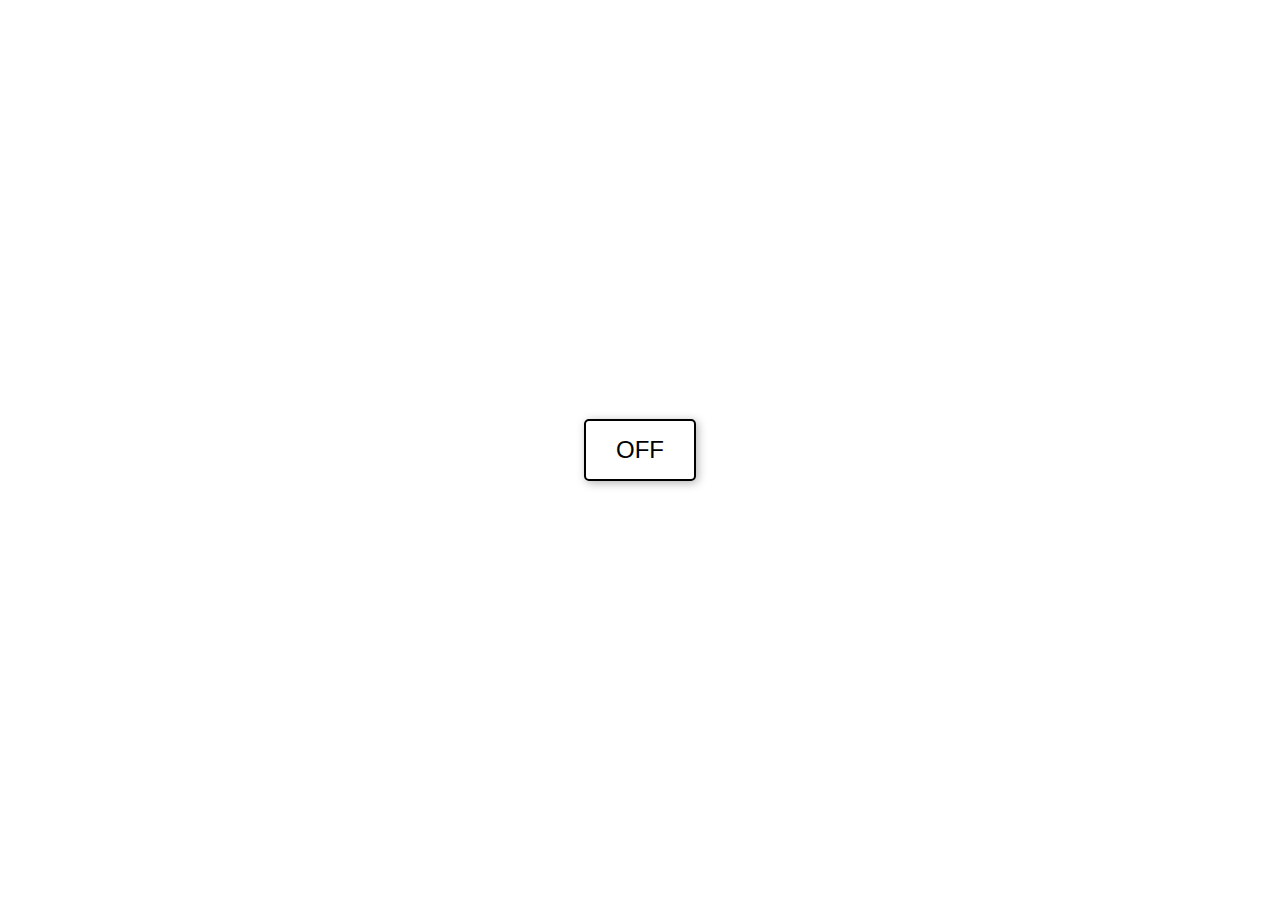
==== index.html @ 21468d41 "Update and rename ON.html to index.html" ====
<!DOCTYPE html>
<html lang="es">
<head>
    <meta charset="UTF-8">
    <meta name="viewport" content="width=device-width, initial-scale=1.0">
    <title>ON</title>
    <link rel="stylesheet" href="styles.css">
</head>
<body>
    <div class="container">
        <button class="center-button">OFF</button>
        <a href="file:///C:/html/cryptex/cryptex.html" class="invisible-link">
            <button class="invisible-button"></button>
        </a>
        
       <a href="file:///C:/html/zvz.fx/index.html" class="bottom-left-link">
            <button class="bottom-left-button"></button> <!-- Botón invisible -->
        </a>
    </div>
</body>
</html>
---- styles.css ----
body {
    margin: 0;
    padding: 0;
    background-image: url('../images/BK3.png'); /* Reemplaza 'images/BK3.png' con la ruta a tu imagen de fondo */
    background-size: cover; /* Hace que la imagen cubra todo el fondo */
    background-repeat: no-repeat; /* Evita la repetición de la imagen */
    background-position: center center; /* Centra la imagen en la pantalla */
    background-attachment: fixed; /* Hace que la imagen se mantenga fija al hacer scroll */
    height: 100vh; /* Asegura que el body tenga la altura completa de la ventana */
    display: flex;
    justify-content: center;
    align-items: center;
    position: relative; /* Posiciona elementos hijos absolutamente dentro de su contenedor */
}

.container {
    width: 100%;
    height: 100%;
    position: relative;
    display: flex;
    justify-content: center;
    align-items: center;
}

.center-button {
    padding: 15px 30px;
    font-size: 1.5rem;
    color: black;
    background-color: white; /* Botón de color blanco */
    border: 2px solid black; /* Borde negro para darle definición */
    border-radius: 5px;
    cursor: pointer;
    box-shadow: 2px 2px 10px rgba(0, 0, 0, 0.3); /* Sombra para darle un efecto de profundidad */
    transition: background-color 0.3s ease, color 0.3s ease;
}

.center-button:hover {
    background-color: black;
    color: white;
}

.invisible-link {
    position: absolute;
    top: 10px;
    right: 10px;
    width: 50px;
    height: 50px;
    display: block;
}

.invisible-button {
    width: 100%;
    height: 100%;
    background-color: transparent;
    border: none;
    cursor: pointer;
    opacity: 0; /* Hace el botón invisible */
}

.invisible-button:hover {
    opacity: 0.1; /* Muestra ligeramente el botón al pasar el mouse */
}

.bottom-left-link {
    position: absolute;
    bottom: 10px;
    left: 10px;
    width: 50px;
    height: 50px;
    display: block;
}

.bottom-left-button {
    width: 100%;
    height: 100%;
    background-color: transparent;
    border: none;
    cursor: pointer;
    opacity: 0; /* Hace el botón invisible */
}

.bottom-left-button:hover {
    opacity: 0.1; /* Muestra ligeramente el botón al pasar el mouse */
}
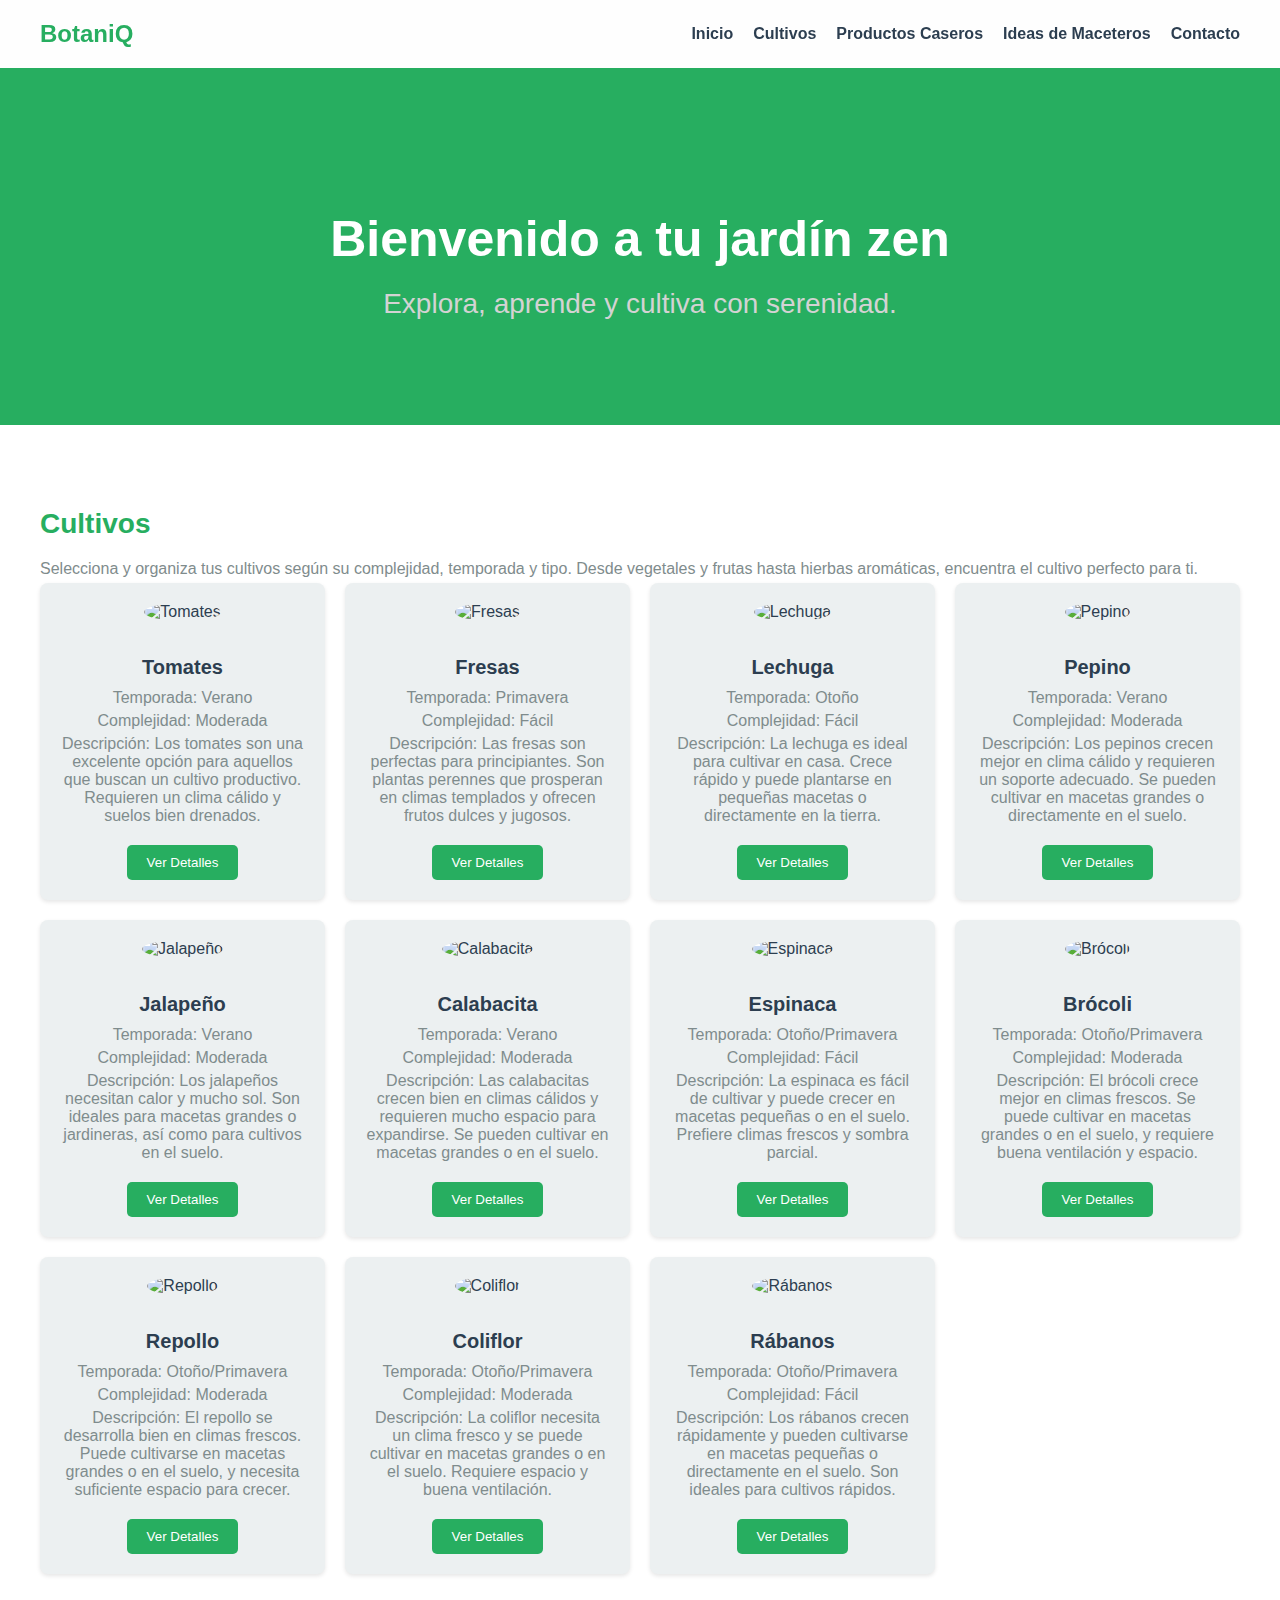
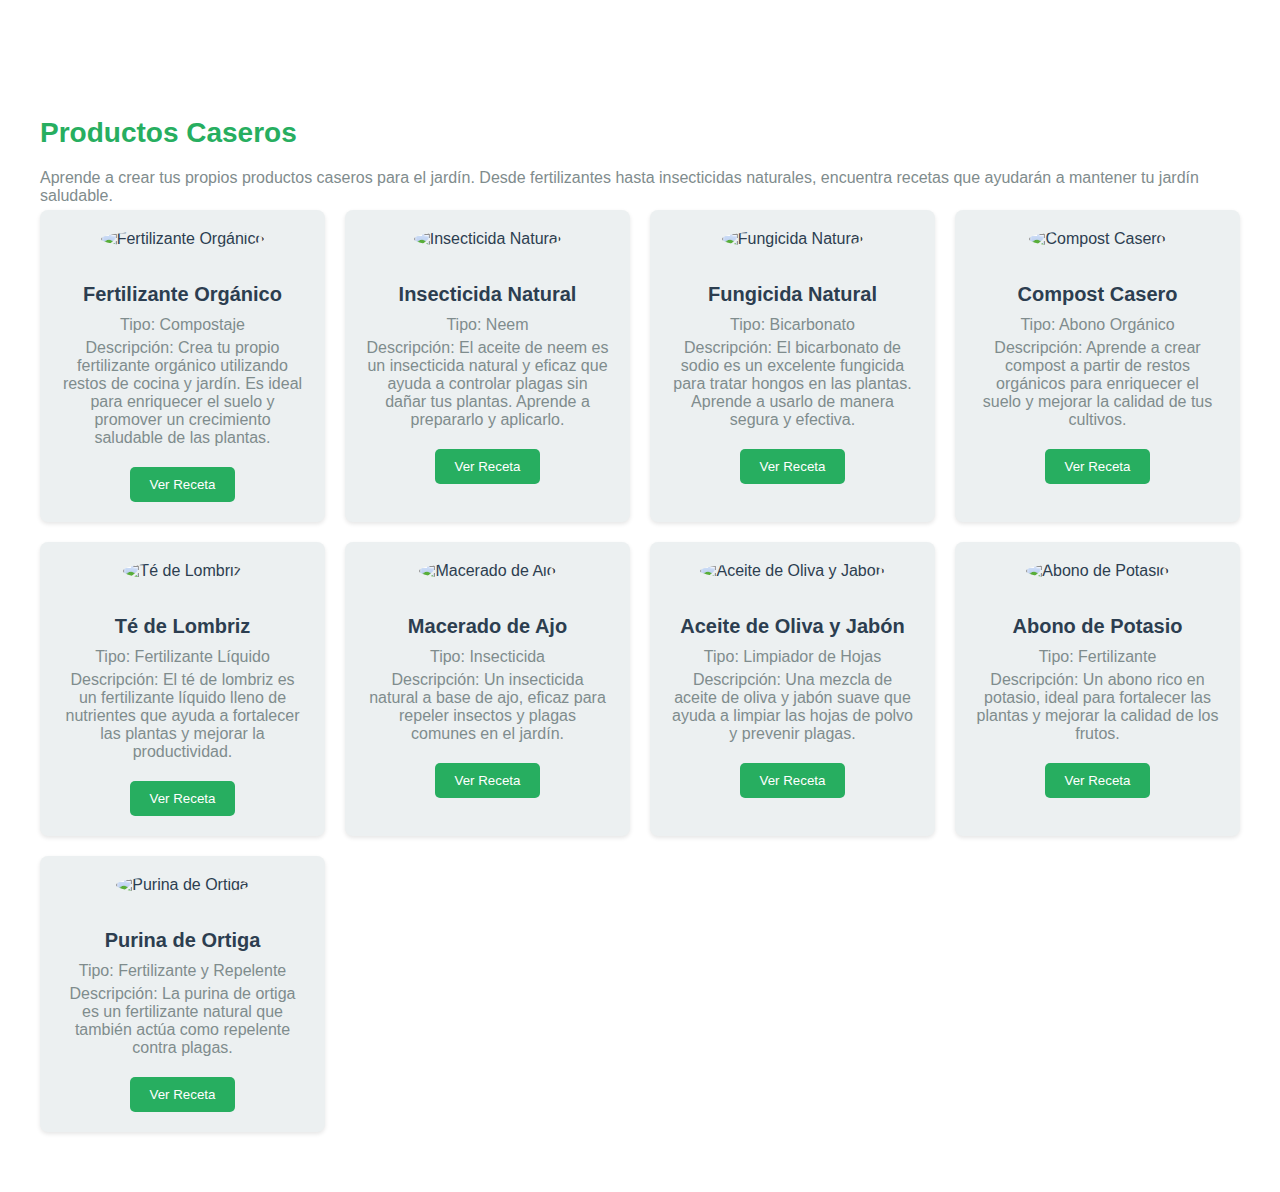
==== commit 972cd03d: "Add files via upload" ====
--- a/index.html
+++ b/index.html
@@ -3,19 +3,221 @@
 <head>
     <meta charset="UTF-8">
     <meta name="viewport" content="width=device-width, initial-scale=1.0">
-    <title>ON</title>
+    <title>Zen Garden - Tu Jardín Botánico</title>
     <link rel="stylesheet" href="styles.css">
+    <script src="script.js" defer></script>
 </head>
 <body>
-    <div class="container">
-        <button class="center-button">OFF</button>
-        <a href="file:///C:/html/cryptex/cryptex.html" class="invisible-link">
-            <button class="invisible-button"></button>
-        </a>
-        
-       <a href="file:///C:/html/zvz.fx/index.html" class="bottom-left-link">
-            <button class="bottom-left-button"></button> <!-- Botón invisible -->
-        </a>
+    <header>
+        <div class="container">
+            <h1>BotaniQ</h1>
+            <nav>
+                <ul>
+                    <li><a href="#inicio">Inicio</a></li>
+                    <li><a href="#cultivos">Cultivos</a></li>
+                    <li><a href="#productos-caseros">Productos Caseros</a></li>
+                    <li><a href="#maceteros">Ideas de Maceteros</a></li>
+                    <li><a href="#contacto">Contacto</a></li>
+                </ul>
+            </nav>
+        </div>
+    </header>
+
+    <section id="inicio" class="hero">
+        <div class="container">
+            <h2>Bienvenido a tu jardín zen</h2>
+            <p>Explora, aprende y cultiva con serenidad.</p>
+        </div>
+    </section>
+
+    <section id="cultivos" class="content">
+        <div class="container">
+            <h2>Cultivos</h2>
+            <p>Selecciona y organiza tus cultivos según su complejidad, temporada y tipo. Desde vegetales y frutas hasta hierbas aromáticas, encuentra el cultivo perfecto para ti.</p>
+            <div class="cultivos-grid">
+                <!-- Ejemplo de cultivo con imagen y descripción -->
+                <div class="cultivo-item">
+                    <img src="images/tomates.jpg" alt="Tomates" class="cultivo-img">
+                    <h3>Tomates</h3>
+                    <p>Temporada: Verano</p>
+                    <p>Complejidad: Moderada</p>
+                    <p>Descripción: Los tomates son una excelente opción para aquellos que buscan un cultivo productivo. Requieren un clima cálido y suelos bien drenados.</p>
+                    <button class="detalles-btn" data-cultivo="tomates">Ver Detalles</button>
+                </div>
+                <div class="cultivo-item">
+                    <img src="images/fresas.jpg" alt="Fresas" class="cultivo-img">
+                    <h3>Fresas</h3>
+                    <p>Temporada: Primavera</p>
+                    <p>Complejidad: Fácil</p>
+                    <p>Descripción: Las fresas son perfectas para principiantes. Son plantas perennes que prosperan en climas templados y ofrecen frutos dulces y jugosos.</p>
+                    <button class="detalles-btn" data-cultivo="fresas">Ver Detalles</button>
+                </div>
+                <div class="cultivo-item">
+                    <img src="images/lechuga.webp" alt="Lechuga" class="cultivo-img">
+                    <h3>Lechuga</h3>
+                    <p>Temporada: Otoño</p>
+                    <p>Complejidad: Fácil</p>
+                    <p>Descripción: La lechuga es ideal para cultivar en casa. Crece rápido y puede plantarse en pequeñas macetas o directamente en la tierra.</p>
+                    <button class="detalles-btn" data-cultivo="lechuga">Ver Detalles</button>
+                </div>
+                <div class="cultivo-item">
+                    <img src="images/pepino.webp" alt="Pepino" class="cultivo-img">
+                    <h3>Pepino</h3>
+                    <p>Temporada: Verano</p>
+                    <p>Complejidad: Moderada</p>
+                    <p>Descripción: Los pepinos crecen mejor en clima cálido y requieren un soporte adecuado. Se pueden cultivar en macetas grandes o directamente en el suelo.</p>
+                    <button class="detalles-btn" data-cultivo="pepino">Ver Detalles</button>
+                </div>
+
+                <div class="cultivo-item">
+                    <img src="images/jalapeno.jpg" alt="Jalapeño" class="cultivo-img">
+                    <h3>Jalapeño</h3>
+                    <p>Temporada: Verano</p>
+                    <p>Complejidad: Moderada</p>
+                    <p>Descripción: Los jalapeños necesitan calor y mucho sol. Son ideales para macetas grandes o jardineras, así como para cultivos en el suelo.</p>
+                    <button class="detalles-btn" data-cultivo="jalapeno">Ver Detalles</button>
+                </div>
+
+                <div class="cultivo-item">
+                    <img src="images/calabacita.jpg" alt="Calabacita" class="cultivo-img">
+                    <h3>Calabacita</h3>
+                    <p>Temporada: Verano</p>
+                    <p>Complejidad: Moderada</p>
+                    <p>Descripción: Las calabacitas crecen bien en climas cálidos y requieren mucho espacio para expandirse. Se pueden cultivar en macetas grandes o en el suelo.</p>
+                    <button class="detalles-btn" data-cultivo="calabacita">Ver Detalles</button>
+                </div>
+
+                <div class="cultivo-item">
+                    <img src="images/espinaca.jpg" alt="Espinaca" class="cultivo-img">
+                    <h3>Espinaca</h3>
+                    <p>Temporada: Otoño/Primavera</p>
+                    <p>Complejidad: Fácil</p>
+                    <p>Descripción: La espinaca es fácil de cultivar y puede crecer en macetas pequeñas o en el suelo. Prefiere climas frescos y sombra parcial.</p>
+                    <button class="detalles-btn" data-cultivo="espinaca">Ver Detalles</button>
+                </div>
+
+                <div class="cultivo-item">
+                    <img src="images/brocoli.jpg" alt="Brócoli" class="cultivo-img">
+                    <h3>Brócoli</h3>
+                    <p>Temporada: Otoño/Primavera</p>
+                    <p>Complejidad: Moderada</p>
+                    <p>Descripción: El brócoli crece mejor en climas frescos. Se puede cultivar en macetas grandes o en el suelo, y requiere buena ventilación y espacio.</p>
+                    <button class="detalles-btn" data-cultivo="brocoli">Ver Detalles</button>
+                </div>
+
+                <div class="cultivo-item">
+                    <img src="images/repollo.jpg" alt="Repollo" class="cultivo-img">
+                    <h3>Repollo</h3>
+                    <p>Temporada: Otoño/Primavera</p>
+                    <p>Complejidad: Moderada</p>
+                    <p>Descripción: El repollo se desarrolla bien en climas frescos. Puede cultivarse en macetas grandes o en el suelo, y necesita suficiente espacio para crecer.</p>
+                    <button class="detalles-btn" data-cultivo="repollo">Ver Detalles</button>
+                </div>
+
+                <div class="cultivo-item">
+                    <img src="images/coliflor.jpg" alt="Coliflor" class="cultivo-img">
+                    <h3>Coliflor</h3>
+                    <p>Temporada: Otoño/Primavera</p>
+                    <p>Complejidad: Moderada</p>
+                    <p>Descripción: La coliflor necesita un clima fresco y se puede cultivar en macetas grandes o en el suelo. Requiere espacio y buena ventilación.</p>
+                    <button class="detalles-btn" data-cultivo="coliflor">Ver Detalles</button>
+                </div>
+
+                <div class="cultivo-item">
+                    <img src="images/rabanos.jpg" alt="Rábanos" class="cultivo-img">
+                    <h3>Rábanos</h3>
+                    <p>Temporada: Otoño/Primavera</p>
+                    <p>Complejidad: Fácil</p>
+                    <p>Descripción: Los rábanos crecen rápidamente y pueden cultivarse en macetas pequeñas o directamente en el suelo. Son ideales para cultivos rápidos.</p>
+                    <button class="detalles-btn" data-cultivo="rabanos">Ver Detalles</button>
+                </div>
+                <!-- Añadir más cultivos aquí -->
+            </div>
+        </div>
+    </section>
+
+    <section id="productos-caseros" class="content">
+        <div class="container">
+            <h2>Productos Caseros</h2>
+            <p>Aprende a crear tus propios productos caseros para el jardín. Desde fertilizantes hasta insecticidas naturales, encuentra recetas que ayudarán a mantener tu jardín saludable.</p>
+            <div class="productos-grid">
+                <!-- Ejemplo de producto casero con imagen y descripción -->
+                <div class="producto-item">
+                    <img src="images/fertilizante.jpg" alt="Fertilizante Orgánico" class="producto-img">
+                    <h3>Fertilizante Orgánico</h3>
+                    <p>Tipo: Compostaje</p>
+                    <p>Descripción: Crea tu propio fertilizante orgánico utilizando restos de cocina y jardín. Es ideal para enriquecer el suelo y promover un crecimiento saludable de las plantas.</p>
+                    <button class="detalles-btn" data-producto="fertilizante">Ver Receta</button>
+                </div>
+                <div class="producto-item">
+                    <img src="images/insecticida.jpg" alt="Insecticida Natural" class="producto-img">
+                    <h3>Insecticida Natural</h3>
+                    <p>Tipo: Neem</p>
+                    <p>Descripción: El aceite de neem es un insecticida natural y eficaz que ayuda a controlar plagas sin dañar tus plantas. Aprende a prepararlo y aplicarlo.</p>
+                    <button class="detalles-btn" data-producto="insecticida">Ver Receta</button>
+                </div>
+                <div class="producto-item">
+                    <img src="images/fungicida.jpg" alt="Fungicida Natural" class="producto-img">
+                    <h3>Fungicida Natural</h3>
+                    <p>Tipo: Bicarbonato</p>
+                    <p>Descripción: El bicarbonato de sodio es un excelente fungicida para tratar hongos en las plantas. Aprende a usarlo de manera segura y efectiva.</p>
+                    <button class="detalles-btn" data-producto="fungicida">Ver Receta</button>
+                </div>
+                <!-- 10 productos adicionales -->
+                <div class="producto-item">
+                    <img src="images/compost.jpg" alt="Compost Casero" class="producto-img">
+                    <h3>Compost Casero</h3>
+                    <p>Tipo: Abono Orgánico</p>
+                    <p>Descripción: Aprende a crear compost a partir de restos orgánicos para enriquecer el suelo y mejorar la calidad de tus cultivos.</p>
+                    <button class="detalles-btn" data-producto="compost">Ver Receta</button>
+                </div>
+                <div class="producto-item">
+                    <img src="images/te-de-lombriz.jpg" alt="Té de Lombriz" class="producto-img">
+                    <h3>Té de Lombriz</h3>
+                    <p>Tipo: Fertilizante Líquido</p>
+                    <p>Descripción: El té de lombriz es un fertilizante líquido lleno de nutrientes que ayuda a fortalecer las plantas y mejorar la productividad.</p>
+                    <button class="detalles-btn" data-producto="te-lombriz">Ver Receta</button>
+                </div>
+                <div class="producto-item">
+                    <img src="images/macerado-ajo.jpg" alt="Macerado de Ajo" class="producto-img">
+                    <h3>Macerado de Ajo</h3>
+                    <p>Tipo: Insecticida</p>
+                    <p>Descripción: Un insecticida natural a base de ajo, eficaz para repeler insectos y plagas comunes en el jardín.</p>
+                    <button class="detalles-btn" data-producto="macerado-ajo">Ver Receta</button>
+                </div>
+                <div class="producto-item">
+                    <img src="images/aceite-oliva.jpg" alt="Aceite de Oliva y Jabón" class="producto-img">
+                    <h3>Aceite de Oliva y Jabón</h3>
+                    <p>Tipo: Limpiador de Hojas</p>
+                    <p>Descripción: Una mezcla de aceite de oliva y jabón suave que ayuda a limpiar las hojas de polvo y prevenir plagas.</p>
+                    <button class="detalles-btn" data-producto="aceite-oliva">Ver Receta</button>
+                </div>
+                <div class="producto-item">
+                    <img src="images/abono-potasio.jpg" alt="Abono de Potasio" class="producto-img">
+                    <h3>Abono de Potasio</h3>
+                    <p>Tipo: Fertilizante</p>
+                    <p>Descripción: Un abono rico en potasio, ideal para fortalecer las plantas y mejorar la calidad de los frutos.</p>
+                    <button class="detalles-btn" data-producto="abono-potasio">Ver Receta</button>
+                </div>
+                <div class="producto-item">
+                    <img src="images/purina-ortiga.jpg" alt="Purina de Ortiga" class="producto-img">
+                    <h3>Purina de Ortiga</h3>
+                    <p>Tipo: Fertilizante y Repelente</p>
+                    <p>Descripción: La purina de ortiga es un fertilizante natural que también actúa como repelente contra plagas.</p>
+                    <button class="detalles-btn" data-producto="purina-ortiga">Ver Receta</button>
+                </div>
+            </div>
+        </div>
+    </section>
+    <!-- Modal -->
+<div id="modal" class="modal">
+    <div class="modal-content">
+        <span class="close-btn">&times;</span>
+        <div id="modal-body">
+            <!-- Contenido del modal cargado por JavaScript -->
+        </div>
     </div>
-</body>
+</div>
+
+    </body>
 </html>
--- a/styles.css
+++ b/styles.css
@@ -1,84 +1,211 @@
+/* Estilos generales */
 body {
     margin: 0;
+    font-family: 'Helvetica Neue', Arial, sans-serif;
+    color: #2c3e50;
+    background-color: #f5f5f5;
+    background-image: url('images/zen-background.jpg');
+    background-size: cover;
+    background-attachment: fixed;
+}
+
+/* Encabezado */
+header {
+    background-color: rgba(255, 255, 255, 0.9);
+    padding: 20px 0;
+    position: sticky;
+    top: 0;
+    width: 100%;
+    z-index: 1000;
+}
+
+header .container {
+    display: flex;
+    justify-content: space-between;
+    align-items: center;
+}
+
+header h1 {
+    margin: 0;
+    font-size: 24px;
+    color: #27ae60;
+}
+
+header nav ul {
+    list-style: none;
+    margin: 0;
     padding: 0;
-    background-image: url('../images/BK3.png'); /* Reemplaza 'images/BK3.png' con la ruta a tu imagen de fondo */
-    background-size: cover; /* Hace que la imagen cubra todo el fondo */
-    background-repeat: no-repeat; /* Evita la repetición de la imagen */
-    background-position: center center; /* Centra la imagen en la pantalla */
-    background-attachment: fixed; /* Hace que la imagen se mantenga fija al hacer scroll */
-    height: 100vh; /* Asegura que el body tenga la altura completa de la ventana */
     display: flex;
-    justify-content: center;
-    align-items: center;
-    position: relative; /* Posiciona elementos hijos absolutamente dentro de su contenedor */
+}
+
+header nav ul li {
+    margin-left: 20px;
+}
+
+header nav ul li a {
+    text-decoration: none;
+    color: #2c3e50;
+    font-weight: bold;
+}
+
+header nav ul li a:hover {
+    color: #27ae60;
+}
+
+/* Hero */
+.hero {
+    padding: 100px 0;
+    text-align: center;
+    color: white;
+    background: #27ae60;
+}
+
+.hero h2 {
+    font-size: 50px;
+    color: white;
+    margin-bottom: 20px;
+}
+
+.hero p {
+    font-size: 28px;
+    color: lightgray;
+}
+
+/* Secciones */
+.content {
+    padding: 60px 20px;
+    background-color: white;
 }
 
 .container {
+    max-width: 1200px;
+    margin: 0 auto;
+    padding: 0 20px;
+}
+
+h2 {
+    font-size: 28px;
+    margin-bottom: 20px;
+    color: #27ae60;
+}
+
+.cultivos-grid, .productos-grid, .maceteros-grid {
+    display: grid;
+    grid-template-columns: repeat(auto-fill, minmax(250px, 1fr));
+    gap: 20px;
+}
+
+.cultivo-item, .producto-item, .macetero-item {
+    background-color: #ecf0f1;
+    border-radius: 8px;
+    padding: 20px;
+    text-align: center;
+    box-shadow: 0 2px 4px rgba(0, 0, 0, 0.1);
+    transition: transform 0.3s;
+}
+
+.cultivo-item:hover, .producto-item:hover, .macetero-item:hover {
+    transform: translateY(-5px);
+}
+
+.cultivo-img, .producto-img, .macetero-img {
+    width: 100px;
+    height: 100px;
+    object-fit: cover;
+    border-radius: 50%;
+    margin-bottom: 15px;
+}
+
+h3 {
+    font-size: 20px;
+    color: #2c3e50;
+    margin-bottom: 10px;
+}
+
+p {
+    margin: 5px 0;
+    color: #7f8c8d;
+}
+
+.detalles-btn {
+    margin-top: 15px;
+    padding: 10px 20px;
+    background-color: #27ae60;
+    color: white;
+    border: none;
+    border-radius: 5px;
+    cursor: pointer;
+    transition: background-color 0.3s;
+}
+
+.detalles-btn:hover {
+    background-color: #2ecc71;
+}
+
+/* Modal */
+.modal {
+    display: none;
+    position: fixed;
+    z-index: 1000;
+    left: 0;
+    top: 0;
     width: 100%;
     height: 100%;
+    overflow: auto;
+    background-color: rgba(0, 0, 0, 0.7);
+}
+
+.modal-content {
+    background-color: white;
+    margin: 15% auto;
+    padding: 20px;
+    border: 1px solid #888;
+    width: 80%;
+    max-width: 800px;
+    border-radius: 10px;
     position: relative;
-    display: flex;
-    justify-content: center;
-    align-items: center;
-}
-
-.center-button {
-    padding: 15px 30px;
-    font-size: 1.5rem;
+}
+
+.close-btn {
+    color: #aaa;
+    float: right;
+    font-size: 28px;
+    font-weight: bold;
+    cursor: pointer;
+}
+
+.close-btn:hover,
+.close-btn:focus {
     color: black;
-    background-color: white; /* Botón de color blanco */
-    border: 2px solid black; /* Borde negro para darle definición */
-    border-radius: 5px;
+    text-decoration: none;
     cursor: pointer;
-    box-shadow: 2px 2px 10px rgba(0, 0, 0, 0.3); /* Sombra para darle un efecto de profundidad */
-    transition: background-color 0.3s ease, color 0.3s ease;
-}
-
-.center-button:hover {
-    background-color: black;
-    color: white;
-}
-
-.invisible-link {
-    position: absolute;
-    top: 10px;
-    right: 10px;
-    width: 50px;
-    height: 50px;
+}
+
+/* Estilos para el contenido del modal */
+#modal-body img {
+    max-width: 100%; /* Asegura que la imagen se ajuste al tamaño del modal */
+    height: auto;
     display: block;
-}
-
-.invisible-button {
-    width: 100%;
-    height: 100%;
-    background-color: transparent;
-    border: none;
-    cursor: pointer;
-    opacity: 0; /* Hace el botón invisible */
-}
-
-.invisible-button:hover {
-    opacity: 0.1; /* Muestra ligeramente el botón al pasar el mouse */
-}
-
-.bottom-left-link {
-    position: absolute;
-    bottom: 10px;
-    left: 10px;
-    width: 50px;
-    height: 50px;
-    display: block;
-}
-
-.bottom-left-button {
-    width: 100%;
-    height: 100%;
-    background-color: transparent;
-    border: none;
-    cursor: pointer;
-    opacity: 0; /* Hace el botón invisible */
-}
-
-.bottom-left-button:hover {
-    opacity: 0.1; /* Muestra ligeramente el botón al pasar el mouse */
-}
+    margin: 0 auto;
+}
+
+/* Estilos para los párrafos y listas */
+#modal-body p {
+    margin-bottom: 1em; /* Espacio debajo de los párrafos */
+     color: darkslategray; /* Cambia este color al que prefieras */
+}
+
+#modal-body ul {
+    padding-left: 1px; /* Espacio a la izquierda de las listas */
+    color: #000; /* Cambia este color al que prefieras */
+}
+
+#modal-body li {
+    margin-bottom: 0.5em; /* Espacio debajo de cada ítem de lista */
+    color: slategray; /* Cambia este color al que prefieras */
+}
+
+/* Manejo del desbordamiento del contenido */
+#modal-body {
+    overflow-wrap: break-word; /* Rompe palabras largas para evitar el desbordamiento */
+}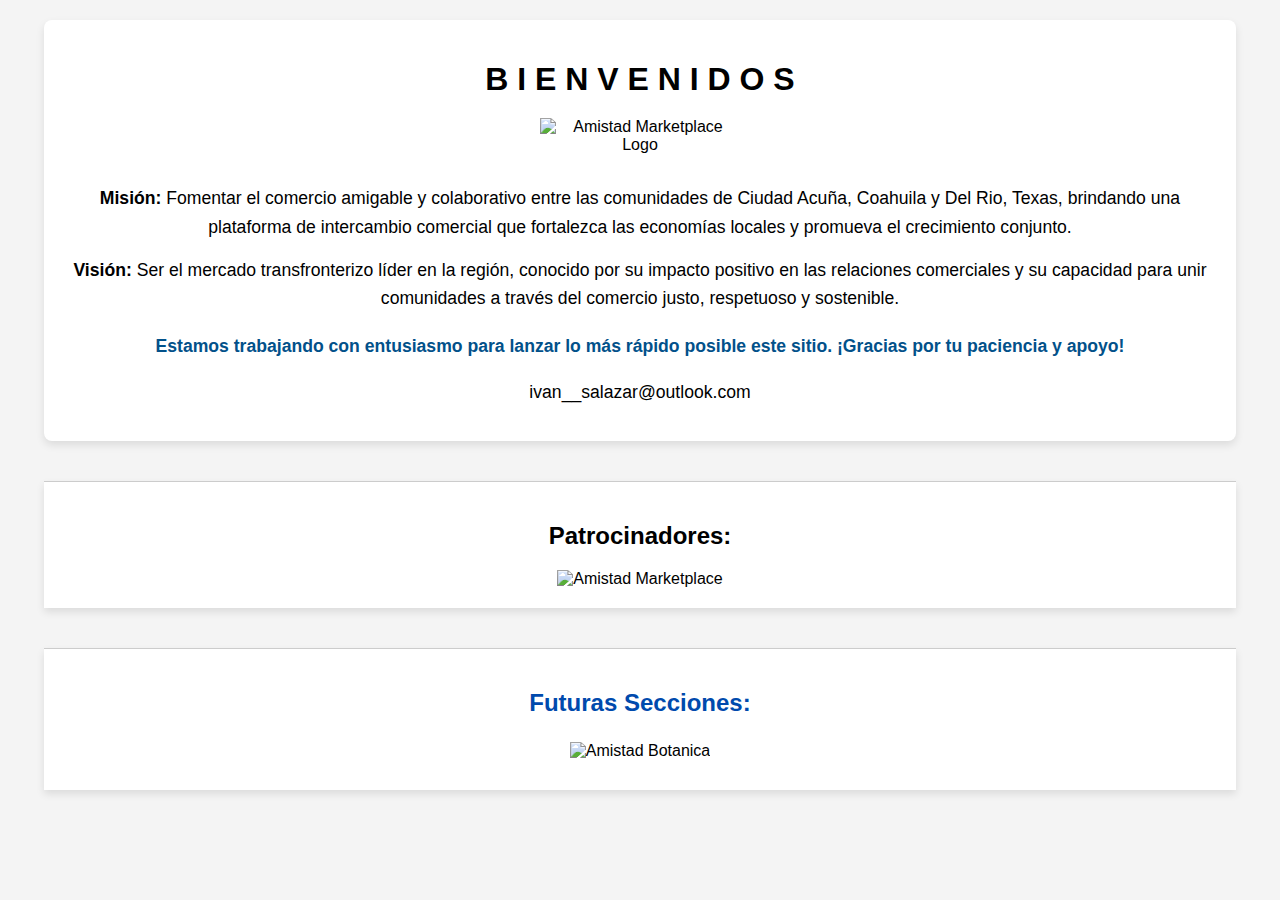
==== commit 99271be1: "Add files via upload" ====
--- a/index.html
+++ b/index.html
@@ -3,221 +3,41 @@
 <head>
     <meta charset="UTF-8">
     <meta name="viewport" content="width=device-width, initial-scale=1.0">
-    <title>Zen Garden - Tu Jardín Botánico</title>
+    <meta http-equiv="X-UA-Compatible" content="IE=edge">
+    <title>Amistad Marketplace</title>
     <link rel="stylesheet" href="styles.css">
-    <script src="script.js" defer></script>
 </head>
 <body>
-    <header>
-        <div class="container">
-            <h1>BotaniQ</h1>
-            <nav>
-                <ul>
-                    <li><a href="#inicio">Inicio</a></li>
-                    <li><a href="#cultivos">Cultivos</a></li>
-                    <li><a href="#productos-caseros">Productos Caseros</a></li>
-                    <li><a href="#maceteros">Ideas de Maceteros</a></li>
-                    <li><a href="#contacto">Contacto</a></li>
-                </ul>
-            </nav>
+    <div class="container">
+        <h1>B I E N V E N I D O S</h1>
+        <div class="logo">
+            <img src="images/AmistadMarketplace%20LOGO.png" alt="Amistad Marketplace Logo">
         </div>
-    </header>
-
-    <section id="inicio" class="hero">
-        <div class="container">
-            <h2>Bienvenido a tu jardín zen</h2>
-            <p>Explora, aprende y cultiva con serenidad.</p>
-        </div>
-    </section>
-
-    <section id="cultivos" class="content">
-        <div class="container">
-            <h2>Cultivos</h2>
-            <p>Selecciona y organiza tus cultivos según su complejidad, temporada y tipo. Desde vegetales y frutas hasta hierbas aromáticas, encuentra el cultivo perfecto para ti.</p>
-            <div class="cultivos-grid">
-                <!-- Ejemplo de cultivo con imagen y descripción -->
-                <div class="cultivo-item">
-                    <img src="images/tomates.jpg" alt="Tomates" class="cultivo-img">
-                    <h3>Tomates</h3>
-                    <p>Temporada: Verano</p>
-                    <p>Complejidad: Moderada</p>
-                    <p>Descripción: Los tomates son una excelente opción para aquellos que buscan un cultivo productivo. Requieren un clima cálido y suelos bien drenados.</p>
-                    <button class="detalles-btn" data-cultivo="tomates">Ver Detalles</button>
-                </div>
-                <div class="cultivo-item">
-                    <img src="images/fresas.jpg" alt="Fresas" class="cultivo-img">
-                    <h3>Fresas</h3>
-                    <p>Temporada: Primavera</p>
-                    <p>Complejidad: Fácil</p>
-                    <p>Descripción: Las fresas son perfectas para principiantes. Son plantas perennes que prosperan en climas templados y ofrecen frutos dulces y jugosos.</p>
-                    <button class="detalles-btn" data-cultivo="fresas">Ver Detalles</button>
-                </div>
-                <div class="cultivo-item">
-                    <img src="images/lechuga.webp" alt="Lechuga" class="cultivo-img">
-                    <h3>Lechuga</h3>
-                    <p>Temporada: Otoño</p>
-                    <p>Complejidad: Fácil</p>
-                    <p>Descripción: La lechuga es ideal para cultivar en casa. Crece rápido y puede plantarse en pequeñas macetas o directamente en la tierra.</p>
-                    <button class="detalles-btn" data-cultivo="lechuga">Ver Detalles</button>
-                </div>
-                <div class="cultivo-item">
-                    <img src="images/pepino.webp" alt="Pepino" class="cultivo-img">
-                    <h3>Pepino</h3>
-                    <p>Temporada: Verano</p>
-                    <p>Complejidad: Moderada</p>
-                    <p>Descripción: Los pepinos crecen mejor en clima cálido y requieren un soporte adecuado. Se pueden cultivar en macetas grandes o directamente en el suelo.</p>
-                    <button class="detalles-btn" data-cultivo="pepino">Ver Detalles</button>
-                </div>
-
-                <div class="cultivo-item">
-                    <img src="images/jalapeno.jpg" alt="Jalapeño" class="cultivo-img">
-                    <h3>Jalapeño</h3>
-                    <p>Temporada: Verano</p>
-                    <p>Complejidad: Moderada</p>
-                    <p>Descripción: Los jalapeños necesitan calor y mucho sol. Son ideales para macetas grandes o jardineras, así como para cultivos en el suelo.</p>
-                    <button class="detalles-btn" data-cultivo="jalapeno">Ver Detalles</button>
-                </div>
-
-                <div class="cultivo-item">
-                    <img src="images/calabacita.jpg" alt="Calabacita" class="cultivo-img">
-                    <h3>Calabacita</h3>
-                    <p>Temporada: Verano</p>
-                    <p>Complejidad: Moderada</p>
-                    <p>Descripción: Las calabacitas crecen bien en climas cálidos y requieren mucho espacio para expandirse. Se pueden cultivar en macetas grandes o en el suelo.</p>
-                    <button class="detalles-btn" data-cultivo="calabacita">Ver Detalles</button>
-                </div>
-
-                <div class="cultivo-item">
-                    <img src="images/espinaca.jpg" alt="Espinaca" class="cultivo-img">
-                    <h3>Espinaca</h3>
-                    <p>Temporada: Otoño/Primavera</p>
-                    <p>Complejidad: Fácil</p>
-                    <p>Descripción: La espinaca es fácil de cultivar y puede crecer en macetas pequeñas o en el suelo. Prefiere climas frescos y sombra parcial.</p>
-                    <button class="detalles-btn" data-cultivo="espinaca">Ver Detalles</button>
-                </div>
-
-                <div class="cultivo-item">
-                    <img src="images/brocoli.jpg" alt="Brócoli" class="cultivo-img">
-                    <h3>Brócoli</h3>
-                    <p>Temporada: Otoño/Primavera</p>
-                    <p>Complejidad: Moderada</p>
-                    <p>Descripción: El brócoli crece mejor en climas frescos. Se puede cultivar en macetas grandes o en el suelo, y requiere buena ventilación y espacio.</p>
-                    <button class="detalles-btn" data-cultivo="brocoli">Ver Detalles</button>
-                </div>
-
-                <div class="cultivo-item">
-                    <img src="images/repollo.jpg" alt="Repollo" class="cultivo-img">
-                    <h3>Repollo</h3>
-                    <p>Temporada: Otoño/Primavera</p>
-                    <p>Complejidad: Moderada</p>
-                    <p>Descripción: El repollo se desarrolla bien en climas frescos. Puede cultivarse en macetas grandes o en el suelo, y necesita suficiente espacio para crecer.</p>
-                    <button class="detalles-btn" data-cultivo="repollo">Ver Detalles</button>
-                </div>
-
-                <div class="cultivo-item">
-                    <img src="images/coliflor.jpg" alt="Coliflor" class="cultivo-img">
-                    <h3>Coliflor</h3>
-                    <p>Temporada: Otoño/Primavera</p>
-                    <p>Complejidad: Moderada</p>
-                    <p>Descripción: La coliflor necesita un clima fresco y se puede cultivar en macetas grandes o en el suelo. Requiere espacio y buena ventilación.</p>
-                    <button class="detalles-btn" data-cultivo="coliflor">Ver Detalles</button>
-                </div>
-
-                <div class="cultivo-item">
-                    <img src="images/rabanos.jpg" alt="Rábanos" class="cultivo-img">
-                    <h3>Rábanos</h3>
-                    <p>Temporada: Otoño/Primavera</p>
-                    <p>Complejidad: Fácil</p>
-                    <p>Descripción: Los rábanos crecen rápidamente y pueden cultivarse en macetas pequeñas o directamente en el suelo. Son ideales para cultivos rápidos.</p>
-                    <button class="detalles-btn" data-cultivo="rabanos">Ver Detalles</button>
-                </div>
-                <!-- Añadir más cultivos aquí -->
-            </div>
-        </div>
-    </section>
-
-    <section id="productos-caseros" class="content">
-        <div class="container">
-            <h2>Productos Caseros</h2>
-            <p>Aprende a crear tus propios productos caseros para el jardín. Desde fertilizantes hasta insecticidas naturales, encuentra recetas que ayudarán a mantener tu jardín saludable.</p>
-            <div class="productos-grid">
-                <!-- Ejemplo de producto casero con imagen y descripción -->
-                <div class="producto-item">
-                    <img src="images/fertilizante.jpg" alt="Fertilizante Orgánico" class="producto-img">
-                    <h3>Fertilizante Orgánico</h3>
-                    <p>Tipo: Compostaje</p>
-                    <p>Descripción: Crea tu propio fertilizante orgánico utilizando restos de cocina y jardín. Es ideal para enriquecer el suelo y promover un crecimiento saludable de las plantas.</p>
-                    <button class="detalles-btn" data-producto="fertilizante">Ver Receta</button>
-                </div>
-                <div class="producto-item">
-                    <img src="images/insecticida.jpg" alt="Insecticida Natural" class="producto-img">
-                    <h3>Insecticida Natural</h3>
-                    <p>Tipo: Neem</p>
-                    <p>Descripción: El aceite de neem es un insecticida natural y eficaz que ayuda a controlar plagas sin dañar tus plantas. Aprende a prepararlo y aplicarlo.</p>
-                    <button class="detalles-btn" data-producto="insecticida">Ver Receta</button>
-                </div>
-                <div class="producto-item">
-                    <img src="images/fungicida.jpg" alt="Fungicida Natural" class="producto-img">
-                    <h3>Fungicida Natural</h3>
-                    <p>Tipo: Bicarbonato</p>
-                    <p>Descripción: El bicarbonato de sodio es un excelente fungicida para tratar hongos en las plantas. Aprende a usarlo de manera segura y efectiva.</p>
-                    <button class="detalles-btn" data-producto="fungicida">Ver Receta</button>
-                </div>
-                <!-- 10 productos adicionales -->
-                <div class="producto-item">
-                    <img src="images/compost.jpg" alt="Compost Casero" class="producto-img">
-                    <h3>Compost Casero</h3>
-                    <p>Tipo: Abono Orgánico</p>
-                    <p>Descripción: Aprende a crear compost a partir de restos orgánicos para enriquecer el suelo y mejorar la calidad de tus cultivos.</p>
-                    <button class="detalles-btn" data-producto="compost">Ver Receta</button>
-                </div>
-                <div class="producto-item">
-                    <img src="images/te-de-lombriz.jpg" alt="Té de Lombriz" class="producto-img">
-                    <h3>Té de Lombriz</h3>
-                    <p>Tipo: Fertilizante Líquido</p>
-                    <p>Descripción: El té de lombriz es un fertilizante líquido lleno de nutrientes que ayuda a fortalecer las plantas y mejorar la productividad.</p>
-                    <button class="detalles-btn" data-producto="te-lombriz">Ver Receta</button>
-                </div>
-                <div class="producto-item">
-                    <img src="images/macerado-ajo.jpg" alt="Macerado de Ajo" class="producto-img">
-                    <h3>Macerado de Ajo</h3>
-                    <p>Tipo: Insecticida</p>
-                    <p>Descripción: Un insecticida natural a base de ajo, eficaz para repeler insectos y plagas comunes en el jardín.</p>
-                    <button class="detalles-btn" data-producto="macerado-ajo">Ver Receta</button>
-                </div>
-                <div class="producto-item">
-                    <img src="images/aceite-oliva.jpg" alt="Aceite de Oliva y Jabón" class="producto-img">
-                    <h3>Aceite de Oliva y Jabón</h3>
-                    <p>Tipo: Limpiador de Hojas</p>
-                    <p>Descripción: Una mezcla de aceite de oliva y jabón suave que ayuda a limpiar las hojas de polvo y prevenir plagas.</p>
-                    <button class="detalles-btn" data-producto="aceite-oliva">Ver Receta</button>
-                </div>
-                <div class="producto-item">
-                    <img src="images/abono-potasio.jpg" alt="Abono de Potasio" class="producto-img">
-                    <h3>Abono de Potasio</h3>
-                    <p>Tipo: Fertilizante</p>
-                    <p>Descripción: Un abono rico en potasio, ideal para fortalecer las plantas y mejorar la calidad de los frutos.</p>
-                    <button class="detalles-btn" data-producto="abono-potasio">Ver Receta</button>
-                </div>
-                <div class="producto-item">
-                    <img src="images/purina-ortiga.jpg" alt="Purina de Ortiga" class="producto-img">
-                    <h3>Purina de Ortiga</h3>
-                    <p>Tipo: Fertilizante y Repelente</p>
-                    <p>Descripción: La purina de ortiga es un fertilizante natural que también actúa como repelente contra plagas.</p>
-                    <button class="detalles-btn" data-producto="purina-ortiga">Ver Receta</button>
-                </div>
-            </div>
-        </div>
-    </section>
-    <!-- Modal -->
-<div id="modal" class="modal">
-    <div class="modal-content">
-        <span class="close-btn">&times;</span>
-        <div id="modal-body">
-            <!-- Contenido del modal cargado por JavaScript -->
+        <div class="description">
+            <p class="mission">
+                <strong>Misión:</strong> Fomentar el comercio amigable y colaborativo entre las comunidades de Ciudad Acuña, Coahuila y Del Rio, Texas, brindando una plataforma de intercambio comercial que fortalezca las economías locales y promueva el crecimiento conjunto.
+            </p>
+            <p class="vision">
+                <strong>Visión:</strong> Ser el mercado transfronterizo líder en la región, conocido por su impacto positivo en las relaciones comerciales y su capacidad para unir comunidades a través del comercio justo, respetuoso y sostenible.
+            </p>
+            <p class="construction">Estamos trabajando con entusiasmo para lanzar lo más rápido posible este sitio. ¡Gracias por tu paciencia y apoyo!</p>
+            <p>ivan__salazar@outlook.com</p>
         </div>
     </div>
-</div>
-
-    </body>
+    <div class="sponsors">
+        <h2>Patrocinadores:</h2>
+        <div class="sponsor-logos">
+            <img src="images/1049%20LOGO.png" alt="Amistad Marketplace">
+            <!-- Agrega más logos según sea necesario -->
+        </div>
+    </div>
+    <div class="secciones">
+        <h2>Futuras Secciones:</h2>
+        <div class="secciones-logos">
+            <img src="images/AmistadBotanica.png" alt="Amistad Botanica">
+            <!-- Agrega más logos según sea necesario -->
+        </div>
+    </div>
+    <script src="script.js"></script>
+</body>
 </html>
--- a/styles.css
+++ b/styles.css
@@ -1,211 +1,115 @@
-/* Estilos generales */
+/* Estilos básicos para la página */
 body {
-    margin: 0;
-    font-family: 'Helvetica Neue', Arial, sans-serif;
-    color: #2c3e50;
-    background-color: #f5f5f5;
-    background-image: url('images/zen-background.jpg');
-    background-size: cover;
-    background-attachment: fixed;
-}
-
-/* Encabezado */
-header {
-    background-color: rgba(255, 255, 255, 0.9);
-    padding: 20px 0;
-    position: sticky;
-    top: 0;
-    width: 100%;
-    z-index: 1000;
-}
-
-header .container {
-    display: flex;
-    justify-content: space-between;
-    align-items: center;
-}
-
-header h1 {
-    margin: 0;
-    font-size: 24px;
-    color: #27ae60;
-}
-
-header nav ul {
-    list-style: none;
+    font-family: 'Arial', sans-serif;
+    background-color: #f4f4f4;
     margin: 0;
     padding: 0;
     display: flex;
+    flex-direction: column; /* Asegura que todo esté en columna */
+    align-items: center; /* Centra los contenedores */
+    min-height: 100vh; /* Asegura que el body ocupe al menos toda la altura de la ventana */
 }
 
-header nav ul li {
-    margin-left: 20px;
+.container, .sponsors {
+    width: 90%; /* Define un ancho máximo para ambos contenedores */
+    max-width: 1200px; /* Y un ancho máximo absoluto */
+    margin: 20px 0; /* Espacio entre los contenedores */
+    background: white;
+    padding: 20px;
+    box-shadow: 0 4px 8px rgba(0,0,0,0.1);
+    text-align: center; /* Centrado de texto */
 }
 
-header nav ul li a {
-    text-decoration: none;
-    color: #2c3e50;
-    font-weight: bold;
+.sponsor-logos img {
+    height: 50px; /* Altura fija para los logos */
+    margin: 0 20px; /* Espacio entre los logos */
+    vertical-align: middle;
 }
 
-header nav ul li a:hover {
-    color: #27ae60;
+
+/* Contenedor principal */
+.container {
+    max-width: 900px;
+    padding: 20px;
+    background-color: #ffffff;
+    border-radius: 8px;
+    box-shadow: 0 4px 12px rgba(0, 0, 0, 0.1);
 }
 
-/* Hero */
-.hero {
-    padding: 100px 0;
-    text-align: center;
-    color: white;
-    background: #27ae60;
-}
-
-.hero h2 {
-    font-size: 50px;
-    color: white;
+/* Logo */
+.logo img {
+    max-width: 200px;
+    height: auto;
     margin-bottom: 20px;
 }
 
-.hero p {
-    font-size: 28px;
-    color: lightgray;
+/* Títulos y párrafos */
+h1 {
+    color: black;
+    font-size: 2rem;
+    margin-bottom: 20px;
 }
 
-/* Secciones */
-.content {
-    padding: 60px 20px;
-    background-color: white;
-}
-
-.container {
-    max-width: 1200px;
-    margin: 0 auto;
-    padding: 0 20px;
-}
-
-h2 {
-    font-size: 28px;
-    margin-bottom: 20px;
-    color: #27ae60;
-}
-
-.cultivos-grid, .productos-grid, .maceteros-grid {
-    display: grid;
-    grid-template-columns: repeat(auto-fill, minmax(250px, 1fr));
-    gap: 20px;
-}
-
-.cultivo-item, .producto-item, .macetero-item {
-    background-color: #ecf0f1;
-    border-radius: 8px;
-    padding: 20px;
-    text-align: center;
-    box-shadow: 0 2px 4px rgba(0, 0, 0, 0.1);
-    transition: transform 0.3s;
-}
-
-.cultivo-item:hover, .producto-item:hover, .macetero-item:hover {
-    transform: translateY(-5px);
-}
-
-.cultivo-img, .producto-img, .macetero-img {
-    width: 100px;
-    height: 100px;
-    object-fit: cover;
-    border-radius: 50%;
+.description p {
+    font-size: 1.1rem;
+    line-height: 1.6;
     margin-bottom: 15px;
 }
 
-h3 {
-    font-size: 20px;
-    color: #2c3e50;
-    margin-bottom: 10px;
+.mission, .vision {
+    margin: 10px 0;
 }
 
-p {
-    margin: 5px 0;
-    color: #7f8c8d;
+.construction {
+    font-size: 1.2rem;
+    color: #02518A;
+    font-weight: bold;
+    margin-top: 20px;
+}
+.sponsors {
+    background-color: #f8f9fa; /* Color de fondo claro */
+    padding: 10px 0; /* Espacio alrededor del contenido */
+    text-align: center; /* Alinear texto y logos al centro */
+    border-top: 1px solid #ccc; /* Línea divisoria opcional */
 }
 
-.detalles-btn {
-    margin-top: 15px;
-    padding: 10px 20px;
-    background-color: #27ae60;
-    color: white;
-    border: none;
-    border-radius: 5px;
-    cursor: pointer;
-    transition: background-color 0.3s;
+.sponsor-logos img {
+    height: 100px; /* Altura fija para todos los logos */
+    margin: 0 10px; /* Espacio horizontal entre logos */
+    vertical-align: middle; /* Alinea verticalmente los logos con el texto */
+}
+.secciones {
+    background-color: #f8f9fa; /* Color de fondo claro */
+    padding: 10px 0; /* Espacio alrededor del contenido */
+    text-align: center; /* Alinear texto y logos al centro */
+    border-top: 1px solid #ccc; /* Línea divisoria opcional */
 }
 
-.detalles-btn:hover {
-    background-color: #2ecc71;
+.secciones-logos img {
+    height: 100px; /* Altura fija para todos los logos */
+    margin: 0 10px; /* Espacio horizontal entre logos */
+    vertical-align: middle; /* Alinea verticalmente los logos con el texto */
+}
+/* Estilos generales para secciones similares */
+.container, .sponsors, .secciones {
+    width: 90%; /* Ajusta según la necesidad, pero mantiene coherencia */
+    max-width: 1200px; /* Máximo ancho para todos los contenedores */
+    margin: 20px auto; /* Margen automático para centrar y espacio entre secciones */
+    background: white;
+    padding: 20px;
+    box-shadow: 0 4px 8px rgba(0,0,0,0.1);
+    text-align: center; /* Texto centrado para todos los títulos y contenido */
 }
 
-/* Modal */
-.modal {
-    display: none;
-    position: fixed;
-    z-index: 1000;
-    left: 0;
-    top: 0;
-    width: 100%;
-    height: 100%;
-    overflow: auto;
-    background-color: rgba(0, 0, 0, 0.7);
+/* Estilos específicos para logos en secciones */
+.secciones-logos img {
+    height: 80px; /* Puedes ajustar según el tamaño deseado de los logos */
+    margin: 10px; /* Espacio alrededor de cada logo */
+    vertical-align: middle; /* Alineación vertical para mantener los logos centrados */
 }
 
-.modal-content {
-    background-color: white;
-    margin: 15% auto;
-    padding: 20px;
-    border: 1px solid #888;
-    width: 80%;
-    max-width: 800px;
-    border-radius: 10px;
-    position: relative;
+/* Estilo para los títulos de nuevas secciones */
+.secciones h2 {
+    color: #004aad; /* Color para el título, ajustable a tu paleta de colores */
+    margin-bottom: 15px; /* Espacio debajo del título para separar del contenido */
 }
-
-.close-btn {
-    color: #aaa;
-    float: right;
-    font-size: 28px;
-    font-weight: bold;
-    cursor: pointer;
-}
-
-.close-btn:hover,
-.close-btn:focus {
-    color: black;
-    text-decoration: none;
-    cursor: pointer;
-}
-
-/* Estilos para el contenido del modal */
-#modal-body img {
-    max-width: 100%; /* Asegura que la imagen se ajuste al tamaño del modal */
-    height: auto;
-    display: block;
-    margin: 0 auto;
-}
-
-/* Estilos para los párrafos y listas */
-#modal-body p {
-    margin-bottom: 1em; /* Espacio debajo de los párrafos */
-     color: darkslategray; /* Cambia este color al que prefieras */
-}
-
-#modal-body ul {
-    padding-left: 1px; /* Espacio a la izquierda de las listas */
-    color: #000; /* Cambia este color al que prefieras */
-}
-
-#modal-body li {
-    margin-bottom: 0.5em; /* Espacio debajo de cada ítem de lista */
-    color: slategray; /* Cambia este color al que prefieras */
-}
-
-/* Manejo del desbordamiento del contenido */
-#modal-body {
-    overflow-wrap: break-word; /* Rompe palabras largas para evitar el desbordamiento */
-}